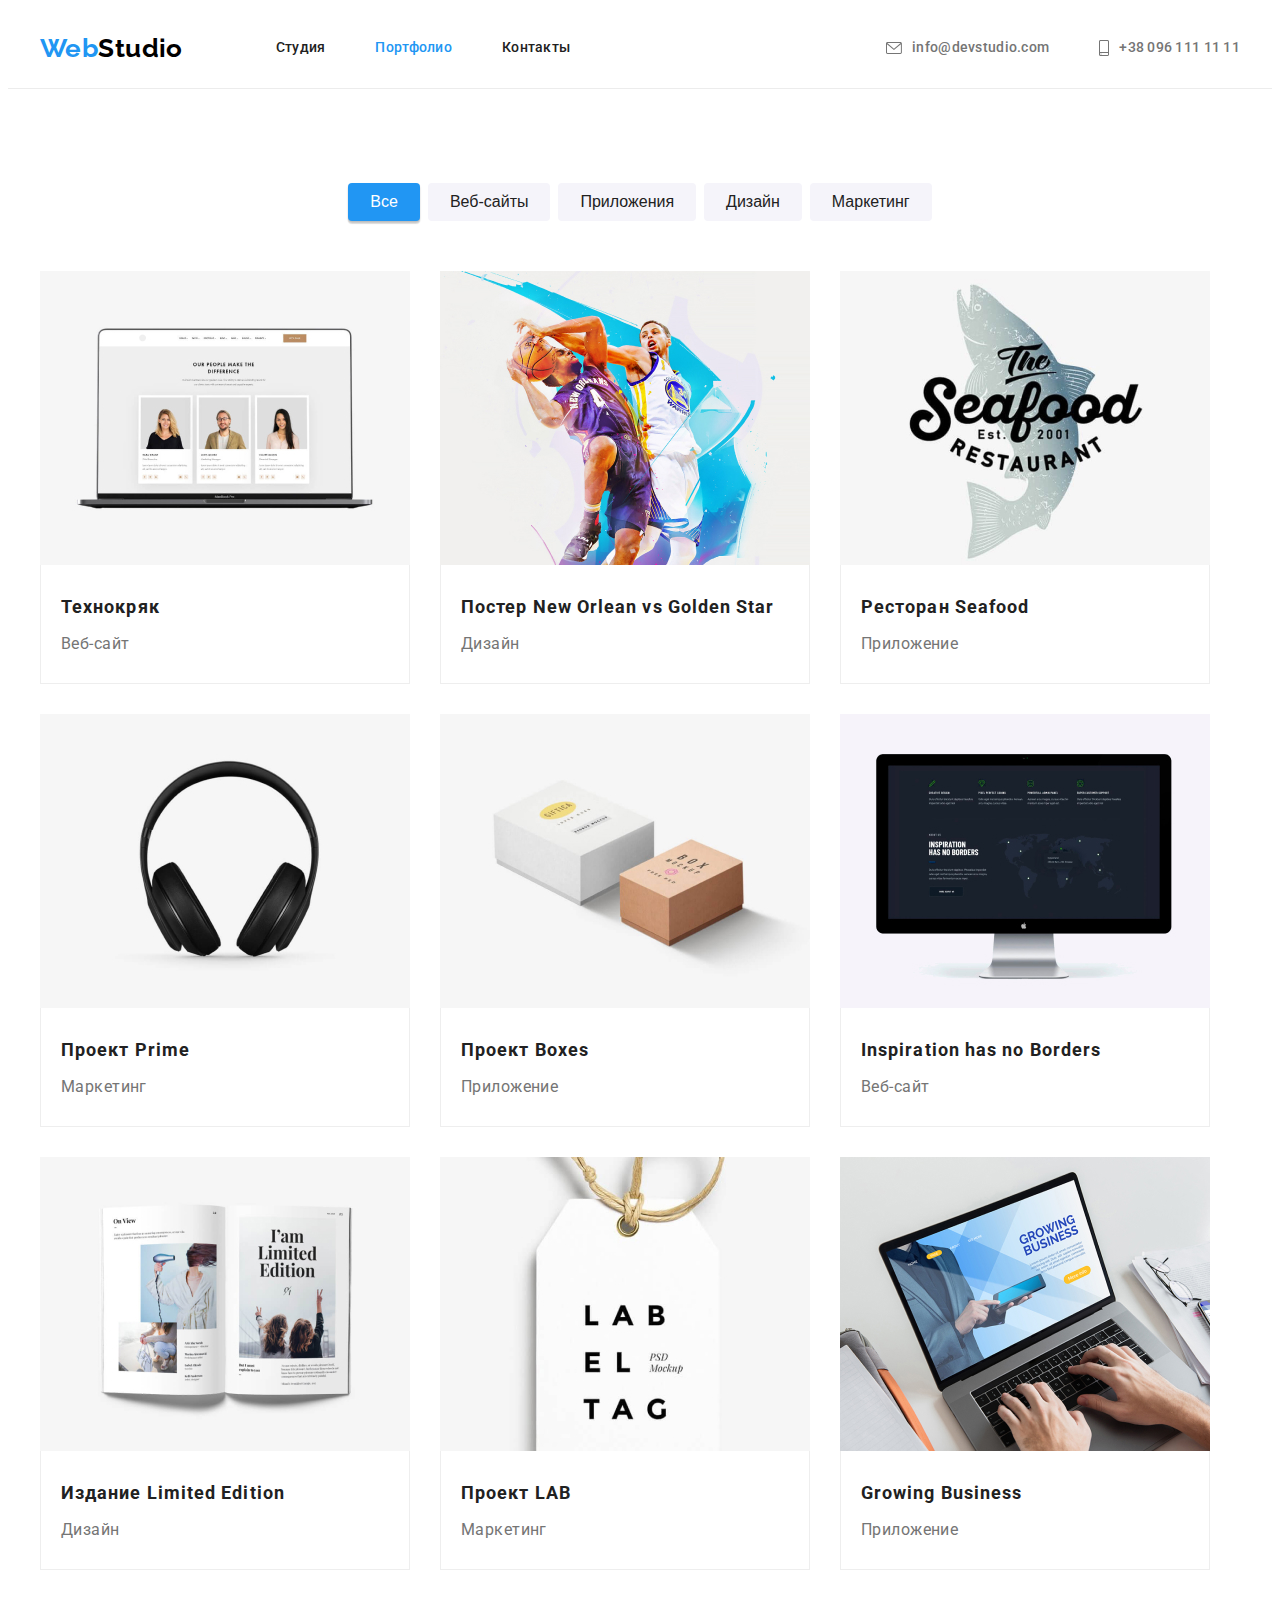
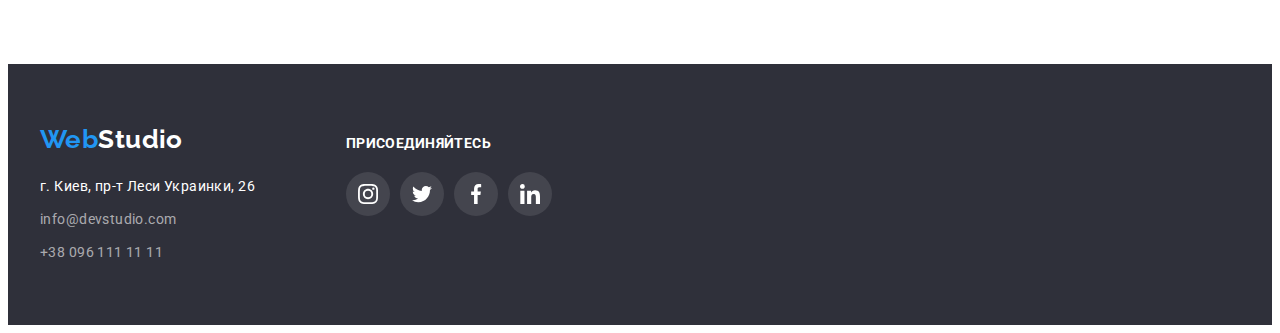
==== portfolio.html @ b73046c8 "Initial commit" ====
<!DOCTYPE html>
<html lang="ru">
   <head>
      <meta charset="UTF-8" />
      <meta http-equiv="X-UA-Compatible" content="IE=edge" />
      <meta name="viewport" content="width=device-width, initial-scale=1.0" />
      <title>Portfolio</title>
      <link rel="preconnect" href="https://fonts.googleapis.com" />
      <link rel="preconnect" href="https://fonts.gstatic.com" crossorigin />
      <link
         href="https://fonts.googleapis.com/css2?family=Raleway:wght@700&family=Roboto:wght@400;500;700;900&display=swap"
         rel="stylesheet"
      />
      <link
         rel="stylesheet"
         href="https://cdnjs.cloudflare.com/ajax/libs/modern-normalize/1.1.0/modern-normalize.min.css"
         integrity="sha512-wpPYUAdjBVSE4KJnH1VR1HeZfpl1ub8YT/NKx4PuQ5NmX2tKuGu6U/JRp5y+Y8XG2tV+wKQpNHVUX03MfMFn9Q=="
         crossorigin="anonymous"
         referrerpolicy="no-referrer"
      />
      <link rel="stylesheet" href="./css/styles.css" />
   </head>
   <body>
      <!-- head of title -->
      <header class="header">
         <div class="container header-flex">
            <!-- navigations -->
            <nav class="header-flex">
               <!-- logo -->
               <a class="logo link" href="./index.html">
                  <span class="logo-web">Web</span>Studio
               </a>
               <ul class="list nav-bar">
                  <li class="nav-item">
                     <a class="nav-link link" href="./index.html">Студия</a>
                  </li>
                  <li class="nav-item">
                     <a class="nav-link current link" href="./portfolio.html">Портфолио</a>
                  </li>
                  <li class="nav-item"><a class="nav-link link" href="">Контакты</a></li>
               </ul>
            </nav>
            <!-- address: mail and tel -->
            <ul class="list nav-bar">
               <li class="nav-item">
                  <a class="contact link" href="mailto:info@devstudio.com"
                     ><svg class="nav-svg" width="16" height="12">
                        <use href="./images/icons.svg#mail"></use></svg
                     >info@devstudio.com</a
                  >
               </li>
               <li class="nav-item">
                  <a class="contact link" href="tel:+380961111111">
                     <svg class="nav-svg" width="10" height="16">
                        <use href="./images/icons.svg#phone"></use></svg
                     >+38 096 111 11 11</a
                  >
               </li>
            </ul>
         </div>
      </header>
      <!-- main content -->
      <main>
         <!-- projects -->
         <section class="section">
            <div class="container">
               <!--? hide h1 -->
               <h1 class="hide">Наши проекты</h1>
               <!-- buttons list -->
               <ul class="list buttons-list">
                  <li class="buttons-item">
                     <button class="project-button active" type="button">Все</button>
                  </li>
                  <li class="buttons-item">
                     <button class="project-button" type="button">Веб-сайты</button>
                  </li>
                  <li class="buttons-item">
                     <button class="project-button" type="button">Приложения</button>
                  </li>
                  <li class="buttons-item">
                     <button class="project-button" type="button">Дизайн</button>
                  </li>
                  <li class="buttons-item">
                     <button class="project-button" type="button">Маркетинг</button>
                  </li>
               </ul>
               <!-- projects list -->
               <ul class="list project-list grid">
                  <li class="project-card grid-item">
                     <a class="link project-link" href="">
                        <img src="./images/card-1.jpg" alt="фото веб-сайта" />
                        <div class="card-container">
                        <h2 class="project-title">Технокряк</h2>
                        <p class="project-text">Веб-сайт</p>
                        </div>
                     </a>
                  </li>
                  <li class="project-card grid-item">
                     <a class="link project-link" href="">
                        <img src="./images/card-2.jpg" alt="фото постера" />
                        <div class="card-container">
                        <h2 class="project-title">Постер New Orlean vs Golden Star</h2>
                        <p class="project-text">Дизайн</p>
                        </div>
                     </a>
                  </li>
                  <li class="project-card grid-item">
                     <a class="link project-link" href="">
                        <img src="./images/card-3.jpg" alt="логотип ресторана" />
                        <div class="card-container">
                        <h2 class="project-title">Ресторан Seafood</h2>
                        <p class="project-text">Приложение</p>
                        </div>
                     </a>
                  </li>
                  <li class="project-card grid-item">
                     <a class="link project-link" href="">
                        <img src="./images/card-4.jpg" alt="чёрные наушники" />
                        <div class="card-container">
                        <h2 class="project-title">Проект Prime</h2>
                        <p class="project-text">Маркетинг</p>
                        </div>
                     </a>
                  </li>
                  <li class="project-card grid-item">
                     <a class="link project-link" href="">
                        <img src="./images/card-5.jpg" alt="две коробки" />
                        <div class="card-container">
                        <h2 class="project-title">Проект Boxes</h2>
                        <p class="project-text">Приложение</p>
                        </div>
                     </a>
                  </li>
                  <li class="project-card grid-item">
                     <a class="link project-link" href="">
                        <img src="./images/card-6.jpg" alt="фото веб-сайта" />
                        <div class="card-container">
                        <h2 class="project-title">Inspiration has no Borders</h2>
                        <p class="project-text">Веб-сайт</p>
                        </div>
                     </a>
                  </li>
                  <li class="project-card grid-item">
                     <a class="link project-link" href="">
                        <img src="./images/card-7.jpg" alt="дизайн книги" />
                        <div class="card-container">
                        <h2 class="project-title">Издание Limited Edition</h2>
                        <p class="project-text">Дизайн</p>
                        </div>
                     </a>
                  </li>
                  <li class="project-card grid-item">
                     <a class="link project-link" href="">
                        <img src="./images/card-8.jpg" alt="бирка с надписью LAB" />
                        <div class="card-container">
                        <h2 class="project-title">Проект LAB</h2>
                        <p class="project-text">Маркетинг</p>
                        </div>
                     </a>
                  </li>
                  <li class="project-card grid-item">
                     <a class="link project-link" href="">
                        <img src="./images/card-9.jpg" alt="фото веб-приложения" />
                        <div class="card-container">
                           <h2 class="project-title">Growing Business</h2>
                           <p class="project-text">Приложение</p>
                        </div>
                     </a>
                  </li>
               </ul>
            </div>
         </section>
      </main>
      <!-- content of footer -->
      <footer class="footer">
         <div class="container flex-container">
            <!-- logo -->
            <div class="footer-address">
            <a class="logo link" href="./index.html">
               <span class="logo-web">Web</span><span class="logo-studio">Studio</span>
            </a>
            <address class="address">
               <ul class="list">
                  <li class="address-item">
                     <a class="footer-physical link" href="">г. Киев, пр-т Леси Украинки, 26</a>
                  </li>
                  <li class="address-item">
                     <a class="footer-contact link" href="mailto:info@devstudio.com"
                        >info@devstudio.com</a
                     >
                  </li>
                  <li class="address-item">
                     <a class="footer-contact link" href="tel:+380961111111">+38 096 111 11 11</a>
                  </li>
               </ul>
            </address>
            </div>
            <div class="footer-social">
               <strong class="action">присоединяйтесь</strong>
               <ul class="social list">
                  <li class="social-svg">
                     <a class="social-link" href="https://www.instagram.com/"
                        ><svg width="20" height="20">
                           <use
                              class="social-icon"
                              href="./images/icons.svg#instagram"
                           ></use></svg
                     ></a>
                  </li>
                  <li class="social-svg">
                     <a class="social-link" href="https://twitter.com/"
                        ><svg width="20" height="20">
                           <use
                              class="social-icon"
                              href="./images/icons.svg#twitter"
                           ></use></svg
                     ></a>
                  </li>
                  <li class="social-svg">
                     <a class="social-link" href="https://www.facebook.com/"
                        ><svg width="20" height="20">
                           <use
                              class="social-icon"
                              href="./images/icons.svg#facebook"
                           ></use></svg
                     ></a>
                  </li>
                  <li class="social-svg">
                     <a class="social-link" href="https://www.linkedin.com/"
                        ><svg width="20" height="20">
                           <use
                              class="social-icon"
                              href="./images/icons.svg#linkedin"
                           ></use></svg
                     ></a>
                  </li>
               </ul>
            </div>
         </div>
      </footer>
   </body>
</html>
---- css/styles.css ----
:root {
   --text-color: #212121;
   --second-text-color: #757575;
   --accent-color: #2196F3;
   --main-color: #FFFFFF;
   --theme-color: #F5F4FA;
   --second-theme-color: #2F303A;
   --icons-color: #AFB1B8;

   /* Grid */
   --items: 1;
   --indent: 30px;
}
body {
   font-family: 'Roboto', sans-serif;
   color: var(--text-color);
   background-color: var(--main-color);
   font-size: 14px;
   letter-spacing: 0.03em;
}
h1, h2, h3, h4, h5, h6, p, ul {
   margin: 0;
   padding: 0;
}
img {
   display: block;
}

/** Utility class */

.list {
   list-style: none;
}
.link {
   text-decoration: none;
   color: var(--text-color);
   padding: 0;
   margin: 0;
}
.section-title {
   font-weight: 700;
   font-size: 36px;
   line-height: 1.17;
   text-align: center; 
}
.container {
   width: 1200px;
   margin-left: auto;
   margin-right: auto;
   padding-left: 15px;
   padding-right: 15px;
}
.section {
   padding-top: 94px;
   padding-bottom: 94px;
}
.flex-container {
   display: flex;
   flex-wrap: wrap;
   align-items: baseline;
}
.hide {
   position: absolute;
   white-space: nowrap;
   width: 1px;
   height: 1px;
   overflow: hidden;
   border: 0;
   padding: 0;
   clip: rect(0 0 0 0);
   clip-path: inset(50%);
   margin: -1px;
}
/*
   |============================
   | Grid in flex-box
   |============================
*/
.grid {
   display: flex;
   flex-wrap: wrap;
   margin: calc(-1 * var(--indent) / 2);
}
.grid-item {
   flex-basis: calc((100% - var(--indent) * var(--items)) / var(--items));
   margin: calc(var(--indent) / 2);
}

/** HEADER */
.header {
   border-bottom: 1px solid #ECECEC
}
.nav-bar {
   display: flex;
   margin-left: auto;
}
.contact.link {
   display: flex;
   align-items: center;
}
.nav-svg {
   margin-right: 10px;
   fill: var(--second-text-color);
}
.header-flex {
   display: flex;
   align-items: center;
}
/*! 2 способа запомнить  */
/* .nav-item:not(:first-child) {
   margin-left: 50px;
} */
.nav-item + .nav-item {
   margin-left: 50px; 
}
.logo {
   display: block;
   padding: 24px 0;
   margin-right: 93px;

   font-family: 'Raleway', sans-serif;
   font-weight: 700;
   font-size: 26px;
   line-height: 1.19;
   color: #000000;
}
.logo-web {
   color: var(--accent-color);
}
.logo-studio {
   color: var(--main-color);
}
.nav-link,
.contact {
   padding: 32px 0;
   display: block;
   
   font-weight: 500;
   line-height: 1.14;
   letter-spacing: 0.02em;
   color: var(--text-color);
}  
.contact {
   color: var(--second-text-color);
}
.nav-link:hover,
.nav-link:focus,
.contact:focus,
.contact:hover,
.current {
   color: var(--accent-color);
}
.nav-link:hover .nav-svg,
.nav-link:focus .nav-svg,
.contact:focus .nav-svg,
.contact:hover .nav-svg {
   fill: currentColor;
}

/* * HERO SECTION */

.hero {
   background-image: 
      linear-gradient(rgba(47, 48, 58, 0.4), rgba(47, 48, 58, 0.4)),
      url(../images/hero.jpg);
   background-color: #C4C4C4;
   margin: 0 auto;
   max-width: 1600px;
   background-position: center;
   padding-top: 200px;
   padding-bottom: 200px;
}
.hero-title {
   max-width: 700px;
   margin-left: auto;
   margin-right: auto;
   font-weight: 900;
   font-size: 44px;
   line-height: 1.36;
   text-align: center;
   letter-spacing: 0.06em;
   text-transform: uppercase;
   color: var(--main-color);
}
.hero-button {
   margin-top: 30px;
   margin-left: auto;
   margin-right: auto;
   padding: 10px 32px;
   border: none;
   border-radius: 4px;

   background-color: var(--accent-color);
   font-weight: 700;
   font-size: 16px;
   line-height: 1.88;
   display: flex;
   align-items: center;
   text-align: center;
   letter-spacing: 0.06em;
   cursor: pointer;
   color: var(--main-color);
}
.hero-button:focus,
.hero-button:hover {
   background-color: #188CE8;
}

/* * FEATURES SECTION */
.features {
   display: flex;
}
.features-item {
   flex-basis: 270px;
}
.features-item + .features-item {
   margin-left: 30px;
}
.features-svg {
   display: flex;
   width: 270px;
   height: 120px;
   background-color: var(--theme-color);
   align-items: center;
   justify-content: center;
   border-radius: 4px;
   margin-bottom: 30px;
}
.features-title {
   margin-bottom: 10px;
   font-weight: 700;
   line-height: 1.14;
   text-transform: uppercase;
   font-size: 14px;
}
.features-text {
   font-weight: 400;
   line-height: 1.71;
   text-align: left;
   vertical-align: top;
   color: var(--second-text-color);
}

/* * WORKS SECTION */
.works-section {
   padding-bottom: 94px;
}
.works {
   display: flex;
}
.works-title {
   margin-bottom: 50px;
}
.works-item + .works-item {
   margin-left: 30px;
}

/* * WORKERS SECTION */

.worker {
   background-color: var(--theme-color);
}
.worker-list {
   display: flex;
}
.card {
   text-align: center;
   padding-top: 30px;
   padding-bottom: 30px;
}
.worker-title {
   margin-bottom: 50px;
}
.worker-card {
   flex-basis: 270px;
   background-color: var(--main-color);
   font-size: 16px;
   line-height: 1.19;
   box-shadow: 0px 1px 3px rgba(0, 0, 0, 0.12),
   0px 1px 1px rgba(0, 0, 0, 0.14),
   0px 2px 1px rgba(0, 0, 0, 0.2);
   border-radius: 0px 0px 4px 4px;
}
.worker-card+.worker-card {
   margin-left: 30px;
}
.worker-name {
   margin-bottom: 10px;
   font-weight: 500;
   font-size: 16px;
}
.worker-position {
   margin-bottom: 16px;
   font-weight: 400;
   color: var(--second-text-color);
}
.social {
   display: flex;
   justify-content: center;
}
.social-svg:not(:last-child) {
   margin-right: 10px;
}
.social-link {
   display: flex;
   width: 44px;
   height: 44px;
   border-radius: 50%;
   align-items: center;
   justify-content: center;
}
.social-link:hover .social-icon,
.social-link:focus .social-icon {
   fill: var(--main-color);
}
.social-link:hover,
.social-link:focus {
   background-color: var(--accent-color);
}
.social-icon {
   fill: var(--icons-color);
}
/* * PROJECTS */
.buttons-list {
   display: flex;
   margin-bottom: 50px;
   justify-content: center;
}
.project-button:focus,
.project-button:hover,
.project-button.active {
   background-color: var(--accent-color);
   color: var(--main-color);
   box-shadow: 0px 3px 1px rgba(0, 0, 0, 0.1),
   0px 1px 2px rgba(0, 0, 0, 0.08),
   0px 2px 2px rgba(0, 0, 0, 0.12);
}
.project-button {
   border: none;
   border-radius: 4px;
   padding: 6px 22px;

   background-color: var(--theme-color);
   color: var(--text-color);
   font-weight: 500;
   font-size: 16px;
   line-height: 1.62;
   text-align: center;
   cursor: pointer;
}
.buttons-item+.buttons-item {
   margin-left: 8px;
}
/*! 2 способа позиционирования  */
/* .project-list {
   display: flex;
   flex-wrap: wrap;
   justify-content: space-between;
}
.project-card {
   width: 370px;
   margin-bottom: 30px;
}
.project-card:nth-last-child(-n+3) {
   margin: 0;
} */
.project-list {
   --items: 9;
}
.card-container {
   padding: 24px 20px;
   border-left: 1px solid #EEEEEE;
   border-bottom: 1px solid #EEEEEE;
   border-right: 1px solid #EEEEEE;
}
.project-link {
   display: block;
}
.project-link:hover,
.project-link:focus {
   box-shadow: 0px 1px 1px rgba(0, 0, 0, 0.12),
   0px 4px 4px rgba(0, 0, 0, 0.06),
   1px 4px 6px rgba(0, 0, 0, 0.16);
}
.project-title {
   margin-bottom: 4px;
   text-align: left;
   font-weight: 700;
   font-size: 18px;
   line-height: 2;
   letter-spacing: 0.06em;
}
.project-text {
   text-align: left;
   font-weight: 400;
   font-size: 16px;
   line-height: 1.88;
   color: var(--second-text-color);
}

/* * CLIENTS  */
.clients-title {
   margin-bottom: 50px;
   font-weight: 700;
   font-size: 36px;
   line-height: 1.17;
   text-align: center;
}
.clients-list {
   display: flex;
}
.clients-item {
   width: 170px;
   height: 92px;
}
.clients-item+.clients-item {
   margin-left: 30px;
}
.clients-link {
   display: flex;
   height: 100%;
   justify-content: center;
   align-items: center;
   border: 1px solid var(--icons-color);
   border-radius: 4px;
}
.clients-link:hover .clients-icon,
.clients-link:focus .clients-icon{
   fill: var(--accent-color);
}
.clients-link:hover,
.clients-link:focus {
   border-color: var(--accent-color);
}
.clients-icon {
   fill: var(--icons-color);
}

/* * FOOTER CONTENT * */

.footer {
   padding-top: 60px;
   background-color: var(--second-theme-color);
   padding-bottom: 60px;
}
.footer .logo {
   padding: 0;
   margin-bottom: 20px;
}
.address-item + .address-item {
   margin-top: 9px;
}
.footer-contact {
   font-weight: 400;
   line-height: 1.71;
   color: rgba(255, 255, 255, 0.6);
   font-style: normal;
}
.footer-physical {
   color: var(--main-color);
   font-weight: 400;
   line-height: 1.71;
   font-style: normal;
}
.footer-contact:hover,
.footer-contact:focus
{
   color: var(--accent-color);
}
.flex {
   display: flex;
}
.footer-social {
   margin-left: 70px;
}
.action {
   display: block;
   color: var(--main-color);
   font-weight: 700;
   text-transform: uppercase;
   line-height: 1.14;
   margin-bottom: 20px;
}
.footer-social {
   align-items: baseline;
}
.footer-social .social-link {
   background-color: rgba(255, 255, 255, 0.1);
}
.footer-social .social-icon {
   fill: var(--main-color);
}
.footer-social .social-link:hover,
.footer-social .social-link:focus {
   background-color: var(--accent-color);
}
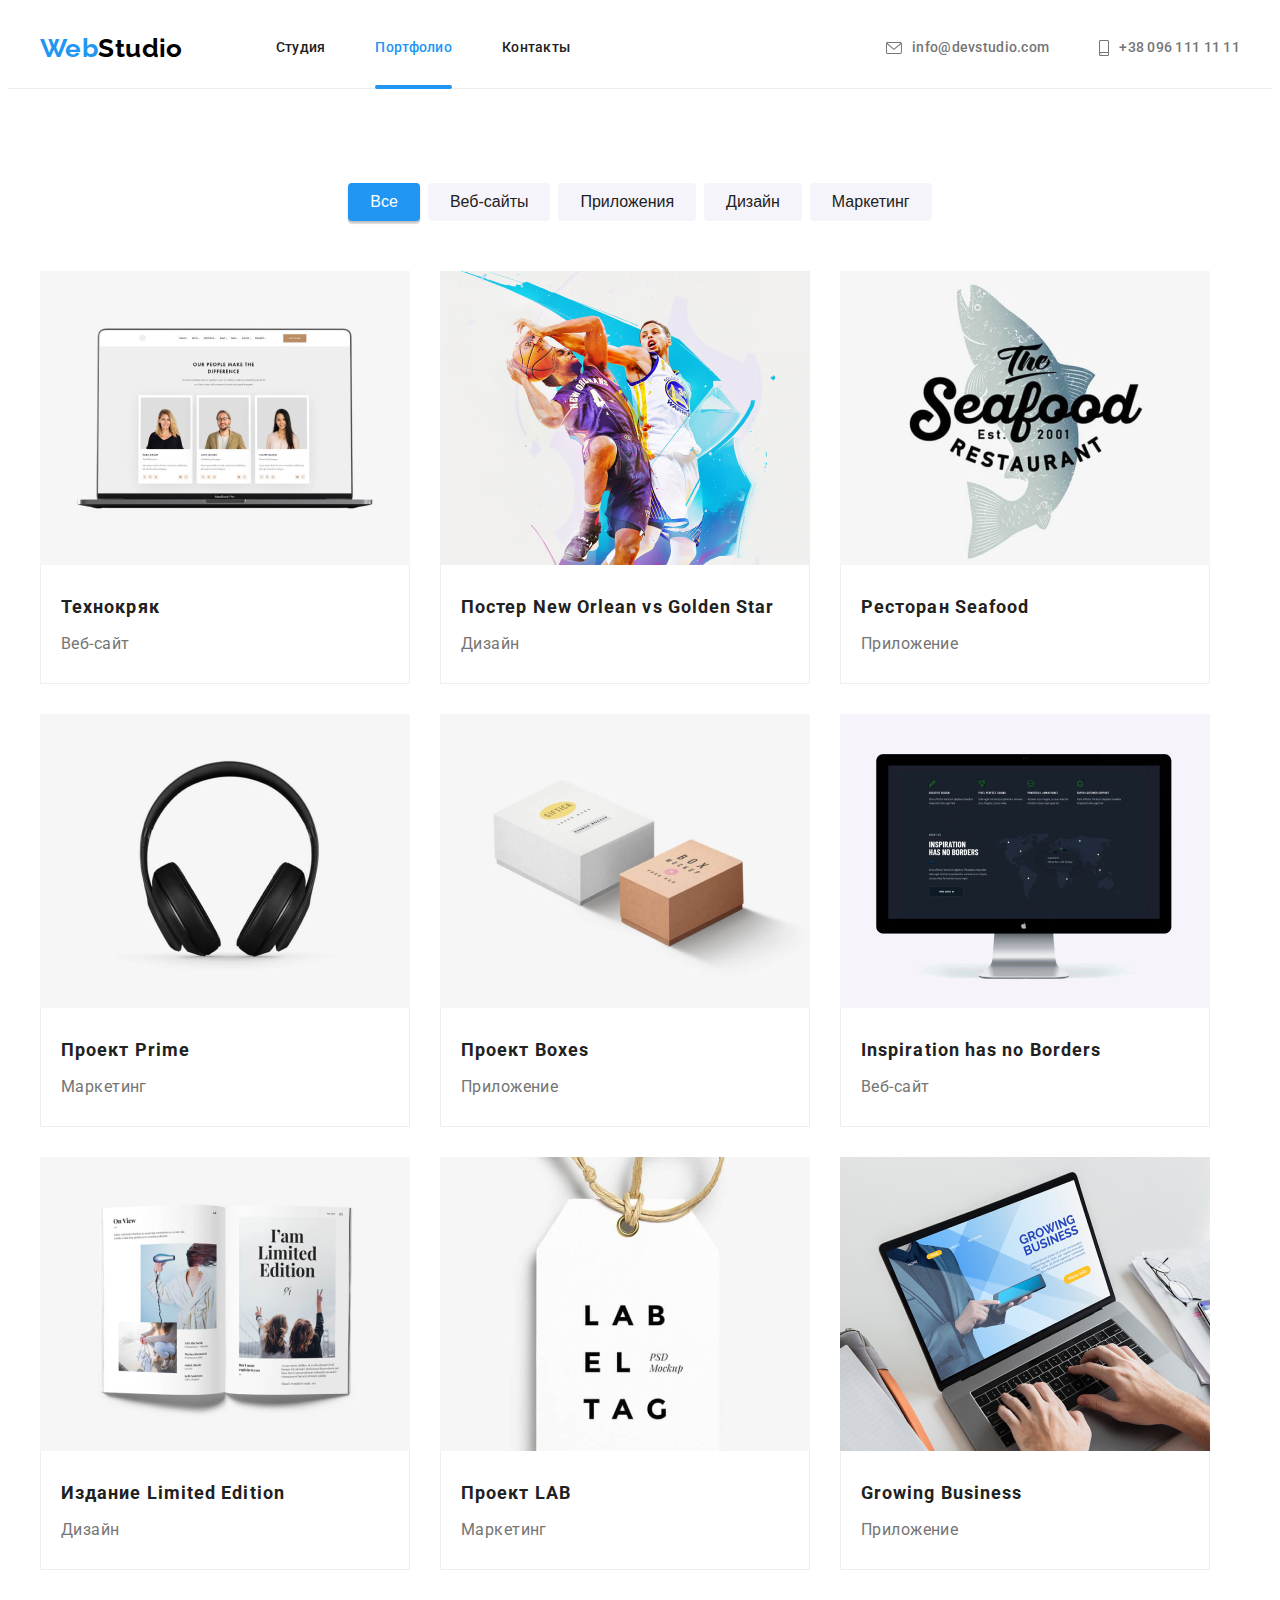
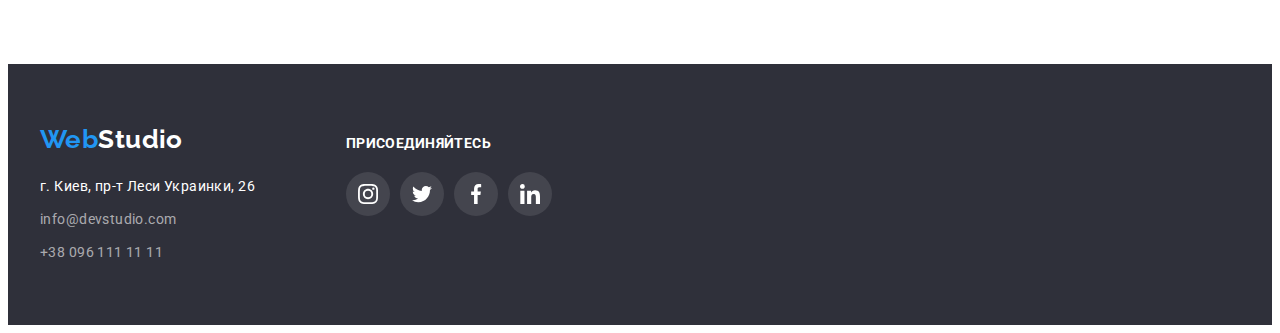
==== commit 89eb9a2c: "transform portfolio section" ====
--- a/portfolio.html
+++ b/portfolio.html
@@ -88,79 +88,142 @@
                <ul class="list project-list grid">
                   <li class="project-card grid-item">
                      <a class="link project-link" href="">
-                        <img src="./images/card-1.jpg" alt="фото веб-сайта" />
-                        <div class="card-container">
-                        <h2 class="project-title">Технокряк</h2>
-                        <p class="project-text">Веб-сайт</p>
-                        </div>
-                     </a>
-                  </li>
-                  <li class="project-card grid-item">
-                     <a class="link project-link" href="">
-                        <img src="./images/card-2.jpg" alt="фото постера" />
-                        <div class="card-container">
-                        <h2 class="project-title">Постер New Orlean vs Golden Star</h2>
-                        <p class="project-text">Дизайн</p>
-                        </div>
-                     </a>
-                  </li>
-                  <li class="project-card grid-item">
-                     <a class="link project-link" href="">
-                        <img src="./images/card-3.jpg" alt="логотип ресторана" />
-                        <div class="card-container">
-                        <h2 class="project-title">Ресторан Seafood</h2>
-                        <p class="project-text">Приложение</p>
-                        </div>
-                     </a>
-                  </li>
-                  <li class="project-card grid-item">
-                     <a class="link project-link" href="">
-                        <img src="./images/card-4.jpg" alt="чёрные наушники" />
-                        <div class="card-container">
-                        <h2 class="project-title">Проект Prime</h2>
-                        <p class="project-text">Маркетинг</p>
-                        </div>
-                     </a>
-                  </li>
-                  <li class="project-card grid-item">
-                     <a class="link project-link" href="">
-                        <img src="./images/card-5.jpg" alt="две коробки" />
-                        <div class="card-container">
-                        <h2 class="project-title">Проект Boxes</h2>
-                        <p class="project-text">Приложение</p>
-                        </div>
-                     </a>
-                  </li>
-                  <li class="project-card grid-item">
-                     <a class="link project-link" href="">
-                        <img src="./images/card-6.jpg" alt="фото веб-сайта" />
-                        <div class="card-container">
-                        <h2 class="project-title">Inspiration has no Borders</h2>
-                        <p class="project-text">Веб-сайт</p>
-                        </div>
-                     </a>
-                  </li>
-                  <li class="project-card grid-item">
-                     <a class="link project-link" href="">
-                        <img src="./images/card-7.jpg" alt="дизайн книги" />
-                        <div class="card-container">
-                        <h2 class="project-title">Издание Limited Edition</h2>
-                        <p class="project-text">Дизайн</p>
-                        </div>
-                     </a>
-                  </li>
-                  <li class="project-card grid-item">
-                     <a class="link project-link" href="">
-                        <img src="./images/card-8.jpg" alt="бирка с надписью LAB" />
-                        <div class="card-container">
-                        <h2 class="project-title">Проект LAB</h2>
-                        <p class="project-text">Маркетинг</p>
-                        </div>
-                     </a>
-                  </li>
-                  <li class="project-card grid-item">
-                     <a class="link project-link" href="">
-                        <img src="./images/card-9.jpg" alt="фото веб-приложения" />
+                        <div class="card-wrapper">
+                           <img src="./images/card-1.jpg" alt="фото веб-сайта" />
+                           <p class="project-overlay">
+                              Ресурс предлагает комплексные предложения с разным уровнем функционала
+                              и сервисов. Все это позволит посетителю получить исчерпывающие
+                              сведения о компании или частном лице.
+                           </p>
+                        </div>
+                        <div class="card-container">
+                           <h2 class="project-title">Технокряк</h2>
+                           <p class="project-text">Веб-сайт</p>
+                        </div>
+                     </a>
+                  </li>
+                  <li class="project-card grid-item">
+                     <a class="link project-link" href="">
+                        <div class="card-wrapper">
+                           <img src="./images/card-2.jpg" alt="фото постера" />
+                           <p class="project-overlay">
+                              Ресурс предлагает комплексные предложения с разным уровнем функционала
+                              и сервисов. Все это позволит посетителю получить исчерпывающие
+                              сведения о компании или частном лице.
+                           </p>
+                        </div>
+                        <div class="card-container">
+                           <h2 class="project-title">Постер New Orlean vs Golden Star</h2>
+                           <p class="project-text">Дизайн</p>
+                        </div>
+                     </a>
+                  </li>
+                  <li class="project-card grid-item">
+                     <a class="link project-link" href="">
+                        <div class="card-wrapper">
+                           <img src="./images/card-3.jpg" alt="логотип ресторана" />
+                           <p class="project-overlay">
+                              Ресурс предлагает комплексные предложения с разным уровнем функционала
+                              и сервисов. Все это позволит посетителю получить исчерпывающие
+                              сведения о компании или частном лице.
+                           </p>
+                        </div>
+                        <div class="card-container">
+                           <h2 class="project-title">Ресторан Seafood</h2>
+                           <p class="project-text">Приложение</p>
+                        </div>
+                     </a>
+                  </li>
+                  <li class="project-card grid-item">
+                     <a class="link project-link" href="">
+                        <div class="card-wrapper">
+                           <img src="./images/card-4.jpg" alt="чёрные наушники" />
+                           <p class="project-overlay">
+                              Ресурс предлагает комплексные предложения с разным уровнем функционала
+                              и сервисов. Все это позволит посетителю получить исчерпывающие
+                              сведения о компании или частном лице.
+                           </p>
+                        </div>
+                        <div class="card-container">
+                           <h2 class="project-title">Проект Prime</h2>
+                           <p class="project-text">Маркетинг</p>
+                        </div>
+                     </a>
+                  </li>
+                  <li class="project-card grid-item">
+                     <a class="link project-link" href="">
+                        <div class="card-wrapper">
+                           <img src="./images/card-5.jpg" alt="две коробки" />
+                           <p class="project-overlay">
+                              Ресурс предлагает комплексные предложения с разным уровнем функционала
+                              и сервисов. Все это позволит посетителю получить исчерпывающие
+                              сведения о компании или частном лице.
+                           </p>
+                        </div>
+                        <div class="card-container">
+                           <h2 class="project-title">Проект Boxes</h2>
+                           <p class="project-text">Приложение</p>
+                        </div>
+                     </a>
+                  </li>
+                  <li class="project-card grid-item">
+                     <a class="link project-link" href="">
+                        <div class="card-wrapper">
+                           <img src="./images/card-6.jpg" alt="фото веб-сайта" />
+                           <p class="project-overlay">
+                              Ресурс предлагает комплексные предложения с разным уровнем функционала
+                              и сервисов. Все это позволит посетителю получить исчерпывающие
+                              сведения о компании или частном лице.
+                           </p>
+                        </div>
+                        <div class="card-container">
+                           <h2 class="project-title">Inspiration has no Borders</h2>
+                           <p class="project-text">Веб-сайт</p>
+                        </div>
+                     </a>
+                  </li>
+                  <li class="project-card grid-item">
+                     <a class="link project-link" href="">
+                        <div class="card-wrapper">
+                           <img src="./images/card-7.jpg" alt="дизайн книги" />
+                           <p class="project-overlay">
+                              Ресурс предлагает комплексные предложения с разным уровнем функционала
+                              и сервисов. Все это позволит посетителю получить исчерпывающие
+                              сведения о компании или частном лице.
+                           </p>
+                        </div>
+                        <div class="card-container">
+                           <h2 class="project-title">Издание Limited Edition</h2>
+                           <p class="project-text">Дизайн</p>
+                        </div>
+                     </a>
+                  </li>
+                  <li class="project-card grid-item">
+                     <a class="link project-link" href="">
+                        <div class="card-wrapper">
+                           <img src="./images/card-8.jpg" alt="бирка с надписью LAB" />
+                           <p class="project-overlay">
+                              Ресурс предлагает комплексные предложения с разным уровнем функционала
+                              и сервисов. Все это позволит посетителю получить исчерпывающие
+                              сведения о компании или частном лице.
+                           </p>
+                        </div>
+                        <div class="card-container">
+                           <h2 class="project-title">Проект LAB</h2>
+                           <p class="project-text">Маркетинг</p>
+                        </div>
+                     </a>
+                  </li>
+                  <li class="project-card grid-item">
+                     <a class="link project-link" href="">
+                        <div class="card-wrapper">
+                           <img src="./images/card-9.jpg" alt="фото веб-приложения" />
+                           <p class="project-overlay">
+                              Ресурс предлагает комплексные предложения с разным уровнем функционала
+                              и сервисов. Все это позволит посетителю получить исчерпывающие
+                              сведения о компании или частном лице.
+                           </p>
+                        </div>
                         <div class="card-container">
                            <h2 class="project-title">Growing Business</h2>
                            <p class="project-text">Приложение</p>
@@ -176,24 +239,26 @@
          <div class="container flex-container">
             <!-- logo -->
             <div class="footer-address">
-            <a class="logo link" href="./index.html">
-               <span class="logo-web">Web</span><span class="logo-studio">Studio</span>
-            </a>
-            <address class="address">
-               <ul class="list">
-                  <li class="address-item">
-                     <a class="footer-physical link" href="">г. Киев, пр-т Леси Украинки, 26</a>
-                  </li>
-                  <li class="address-item">
-                     <a class="footer-contact link" href="mailto:info@devstudio.com"
-                        >info@devstudio.com</a
-                     >
-                  </li>
-                  <li class="address-item">
-                     <a class="footer-contact link" href="tel:+380961111111">+38 096 111 11 11</a>
-                  </li>
-               </ul>
-            </address>
+               <a class="logo link" href="./index.html">
+                  <span class="logo-web">Web</span><span class="logo-studio">Studio</span>
+               </a>
+               <address class="address">
+                  <ul class="list">
+                     <li class="address-item">
+                        <a class="footer-physical link" href="">г. Киев, пр-т Леси Украинки, 26</a>
+                     </li>
+                     <li class="address-item">
+                        <a class="footer-contact link" href="mailto:info@devstudio.com"
+                           >info@devstudio.com</a
+                        >
+                     </li>
+                     <li class="address-item">
+                        <a class="footer-contact link" href="tel:+380961111111"
+                           >+38 096 111 11 11</a
+                        >
+                     </li>
+                  </ul>
+               </address>
             </div>
             <div class="footer-social">
                <strong class="action">присоединяйтесь</strong>
@@ -201,37 +266,25 @@
                   <li class="social-svg">
                      <a class="social-link" href="https://www.instagram.com/"
                         ><svg width="20" height="20">
-                           <use
-                              class="social-icon"
-                              href="./images/icons.svg#instagram"
-                           ></use></svg
+                           <use class="social-icon" href="./images/icons.svg#instagram"></use></svg
                      ></a>
                   </li>
                   <li class="social-svg">
                      <a class="social-link" href="https://twitter.com/"
                         ><svg width="20" height="20">
-                           <use
-                              class="social-icon"
-                              href="./images/icons.svg#twitter"
-                           ></use></svg
+                           <use class="social-icon" href="./images/icons.svg#twitter"></use></svg
                      ></a>
                   </li>
                   <li class="social-svg">
                      <a class="social-link" href="https://www.facebook.com/"
                         ><svg width="20" height="20">
-                           <use
-                              class="social-icon"
-                              href="./images/icons.svg#facebook"
-                           ></use></svg
+                           <use class="social-icon" href="./images/icons.svg#facebook"></use></svg
                      ></a>
                   </li>
                   <li class="social-svg">
                      <a class="social-link" href="https://www.linkedin.com/"
                         ><svg width="20" height="20">
-                           <use
-                              class="social-icon"
-                              href="./images/icons.svg#linkedin"
-                           ></use></svg
+                           <use class="social-icon" href="./images/icons.svg#linkedin"></use></svg
                      ></a>
                   </li>
                </ul>
--- a/css/styles.css
+++ b/css/styles.css
@@ -101,6 +101,10 @@
 .nav-svg {
    margin-right: 10px;
    fill: var(--second-text-color);
+
+   transition-property: fill;
+   transition-duration: 250ms;
+   transition-timing-function: cubic-bezier(0.4, 0, 0.2, 1);
 }
 .header-flex {
    display: flex;
@@ -139,10 +143,28 @@
    line-height: 1.14;
    letter-spacing: 0.02em;
    color: var(--text-color);
+
+   transition-property: color;
+   transition-duration: 250ms;
+   transition-timing-function: cubic-bezier(0.4, 0, 0.2, 1);
 }  
 .contact {
    color: var(--second-text-color);
 }
+.nav-item {
+   position: relative;
+}
+.current::after {
+   content: "";
+   display: block;
+   width: 100%;
+   height: 4px;
+   position: absolute;
+   bottom: -1px;
+
+   border-radius: 2px;
+   background-color: var(--accent-color);
+}  
 .nav-link:hover,
 .nav-link:focus,
 .contact:focus,
@@ -200,6 +222,10 @@
    letter-spacing: 0.06em;
    cursor: pointer;
    color: var(--main-color);
+
+   transition-property: background-color;
+   transition-duration: 250ms;
+   transition-timing-function: cubic-bezier(0.4, 0, 0.2, 1);
 }
 .hero-button:focus,
 .hero-button:hover {
@@ -251,10 +277,28 @@
 .works-title {
    margin-bottom: 50px;
 }
+.works-item {
+   position: relative;
+}
 .works-item + .works-item {
    margin-left: 30px;
 }
-
+.works-text {
+   position: absolute;
+   bottom: 0;
+   height: 70px;
+   width: 100%;
+   
+   display: flex;
+   align-items: center;
+   justify-content: center;
+   
+   font-weight: 700;
+   line-height: 1.14;
+   text-transform: uppercase;
+   color: var(--main-color);
+   background-color: rgba(47, 48, 58, 0.8);
+}
 /* * WORKERS SECTION */
 
 .worker {
@@ -308,6 +352,10 @@
    border-radius: 50%;
    align-items: center;
    justify-content: center;
+
+   transition-property: background-color;
+   transition-duration: 250ms;
+   transition-timing-function: cubic-bezier(0.4, 0, 0.2, 1);
 }
 .social-link:hover .social-icon,
 .social-link:focus .social-icon {
@@ -319,12 +367,33 @@
 }
 .social-icon {
    fill: var(--icons-color);
+
+   transition-property: fill;
+   transition-duration: 250ms;
+   transition-timing-function: cubic-bezier(0.4, 0, 0.2, 1);
 }
 /* * PROJECTS */
 .buttons-list {
    display: flex;
    margin-bottom: 50px;
    justify-content: center;
+}
+.project-button {
+   border: none;
+   border-radius: 4px;
+   padding: 6px 22px;
+
+   font-weight: 500;
+   font-size: 16px;
+   line-height: 1.62;
+   text-align: center;
+
+   cursor: pointer;
+   background-color: var(--theme-color);
+   color: var(--text-color);
+   transition-property: background-color, color, box-shadow;
+   transition-duration: 250ms;
+   transition-timing-function: cubic-bezier(0.4, 0, 0.2, 1);
 }
 .project-button:focus,
 .project-button:hover,
@@ -334,19 +403,6 @@
    box-shadow: 0px 3px 1px rgba(0, 0, 0, 0.1),
    0px 1px 2px rgba(0, 0, 0, 0.08),
    0px 2px 2px rgba(0, 0, 0, 0.12);
-}
-.project-button {
-   border: none;
-   border-radius: 4px;
-   padding: 6px 22px;
-
-   background-color: var(--theme-color);
-   color: var(--text-color);
-   font-weight: 500;
-   font-size: 16px;
-   line-height: 1.62;
-   text-align: center;
-   cursor: pointer;
 }
 .buttons-item+.buttons-item {
    margin-left: 8px;
@@ -367,6 +423,9 @@
 .project-list {
    --items: 9;
 }
+.project-card {
+   position: relative;
+}
 .card-container {
    padding: 24px 20px;
    border-left: 1px solid #EEEEEE;
@@ -375,6 +434,10 @@
 }
 .project-link {
    display: block;
+
+   transition-property: box-shadow;
+   transition-duration: 250ms;
+   transition-timing-function: cubic-bezier(0.4, 0, 0.2, 1);
 }
 .project-link:hover,
 .project-link:focus {
@@ -397,7 +460,33 @@
    line-height: 1.88;
    color: var(--second-text-color);
 }
-
+.project-card {
+   position: relative;
+
+}
+.card-wrapper {
+   position: relative;
+   overflow: hidden;
+}
+.project-overlay {
+   position: absolute;
+   height: 100%;
+   bottom: 0;
+   padding: 63px 24px;
+
+   text-align: center;
+   font-size: 18px;
+   line-height: 1.56;
+   color: var(--main-color);
+   background-color: rgba(33, 150, 243, 0.9);
+
+   transform: translateY(100%);
+   transition: transform 250ms cubic-bezier(0.4, 0, 0.2, 1);
+}
+.project-link:hover .project-overlay,
+.project-link:focus .project-overlay {
+   transform: translateY(0);
+}
 /* * CLIENTS  */
 .clients-title {
    margin-bottom: 50px;
@@ -423,6 +512,10 @@
    align-items: center;
    border: 1px solid var(--icons-color);
    border-radius: 4px;
+
+   transition-property: border;
+   transition-duration: 250ms;
+   transition-timing-function: cubic-bezier(0.4, 0, 0.2, 1);
 }
 .clients-link:hover .clients-icon,
 .clients-link:focus .clients-icon{
@@ -434,6 +527,10 @@
 }
 .clients-icon {
    fill: var(--icons-color);
+
+   transition-property: fill;
+   transition-duration: 250ms;
+   transition-timing-function: cubic-bezier(0.4, 0, 0.2, 1);
 }
 
 /* * FOOTER CONTENT * */
@@ -455,6 +552,10 @@
    line-height: 1.71;
    color: rgba(255, 255, 255, 0.6);
    font-style: normal;
+   
+   transition-property: color;
+   transition-duration: 250ms;
+   transition-timing-function: cubic-bezier(0.4, 0, 0.2, 1);
 }
 .footer-physical {
    color: var(--main-color);
@@ -471,6 +572,7 @@
    display: flex;
 }
 .footer-social {
+   align-items: baseline;
    margin-left: 70px;
 }
 .action {
@@ -481,11 +583,11 @@
    line-height: 1.14;
    margin-bottom: 20px;
 }
-.footer-social {
-   align-items: baseline;
-}
 .footer-social .social-link {
    background-color: rgba(255, 255, 255, 0.1);
+   transition-property: background-color;
+   transition-duration: 250ms;
+   transition-timing-function: cubic-bezier(0.4, 0, 0.2, 1);
 }
 .footer-social .social-icon {
    fill: var(--main-color);
